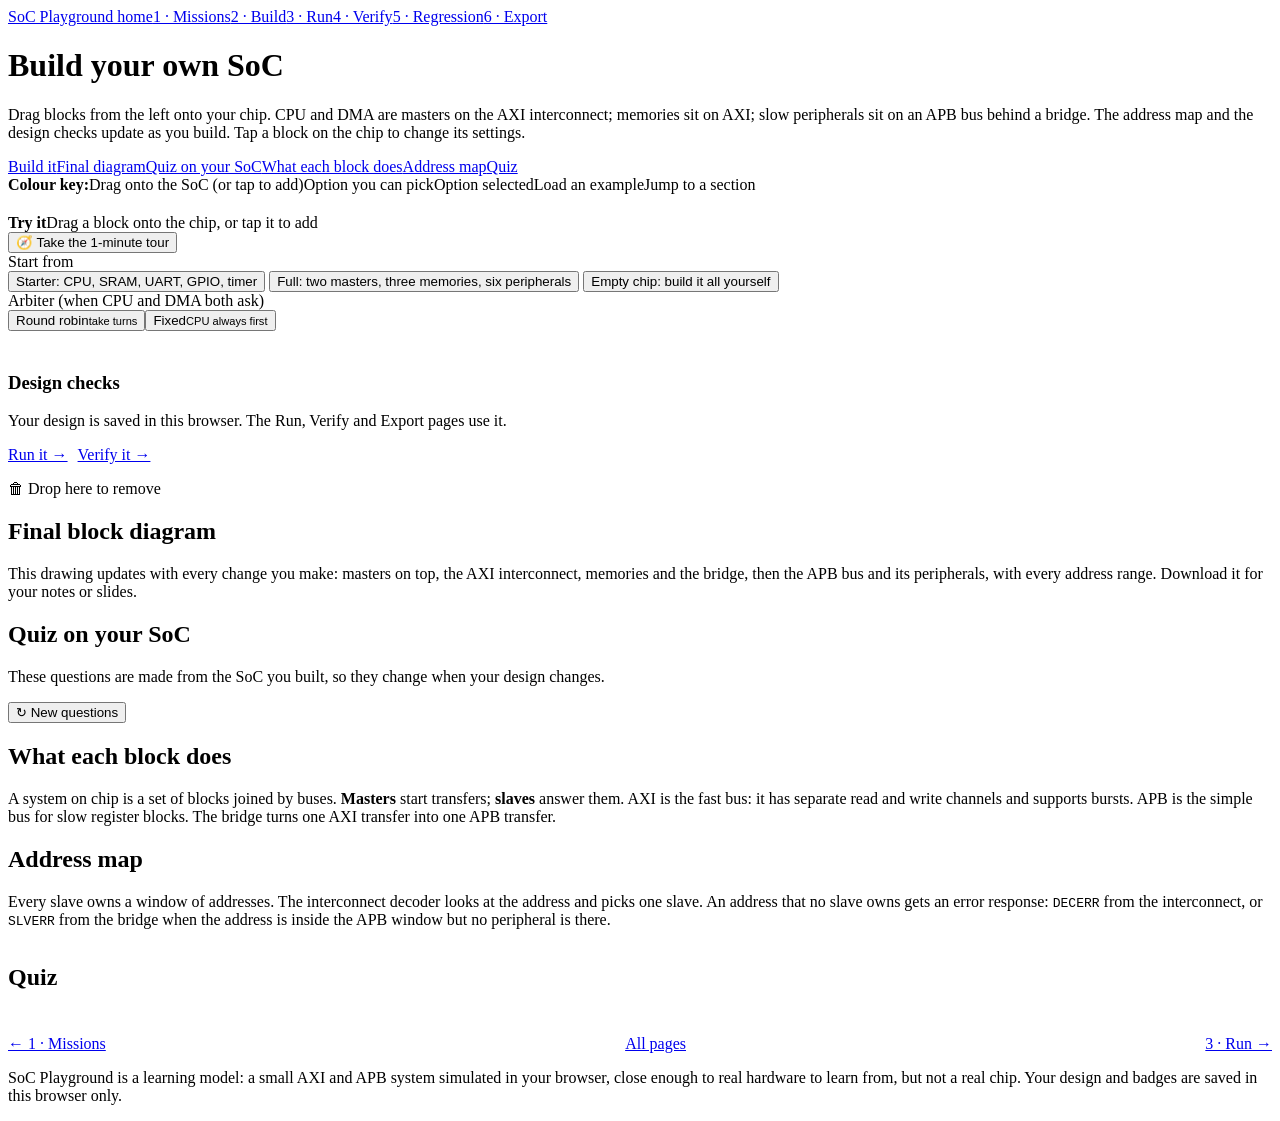
==== build.html @ fb42d635 "Add files via upload" ====
<!DOCTYPE html>
<html lang="en">
<head>
<meta charset="utf-8">
<meta name="viewport" content="width=device-width, initial-scale=1">
<meta name="description" content="Drag and drop CPU, DMA, memories, an AXI to APB bridge and peripherals to build your own system on chip, with live checks and a final block diagram.">
<title>Build Your SoC</title>
<link rel="icon" href="data:image/svg+xml,%3Csvg xmlns=%27http://www.w3.org/2000/svg%27 viewBox=%270 0 32 32%27%3E%3Crect width=%2732%27 height=%2732%27 rx=%277%27 fill=%27%23060a14%27/%3E%3Crect x=%279%27 y=%279%27 width=%2714%27 height=%2714%27 rx=%272%27 fill=%27none%27 stroke=%27%2322d3ee%27 stroke-width=%272.5%27/%3E%3Cpath d=%27M13 5v4M19 5v4M13 23v4M19 23v4M5 13h4M5 19h4M23 13h4M23 19h4%27 stroke=%27%2322d3ee%27 stroke-width=%272%27/%3E%3C/svg%3E">
<link rel="preconnect" href="https://fonts.googleapis.com">
<link rel="preconnect" href="https://fonts.gstatic.com" crossorigin>
<link href="https://fonts.googleapis.com/css2?family=Inter:wght@400;500;600;700;800&amp;family=JetBrains+Mono:wght@400;600;800&amp;display=swap" rel="stylesheet">
<link rel="stylesheet" href="assets/series.css">
<style>
.pgroup{display:grid;gap:6px}
#msg{min-height:22px;margin:0;font-size:14px;color:#fde68a}
</style>
</head>
<body>
<nav class="series" aria-label="SoC Playground pages"><a class="home" href="index.html">SoC Playground home</a><a href="missions.html">1 · Missions</a><a href="build.html" aria-current="page">2 · Build</a><a href="run.html">3 · Run</a><a href="verify.html">4 · Verify</a><a href="regress.html">5 · Regression</a><a href="export.html">6 · Export</a></nav>
<header class="band" style="padding-bottom:12px"><div class="wrap">
<h1>Build your own SoC</h1>
<p class="lede">Drag blocks from the left onto your chip. CPU and DMA are masters on the AXI interconnect; memories sit on AXI; slow peripherals sit on an APB bus behind a bridge. The address map and the design checks update as you build. Tap a block on the chip to change its settings.</p>
<nav class="toc" aria-label="On this page"><a href="#lab">Build it</a><a href="#final">Final diagram</a><a href="#myquiz">Quiz on your SoC</a><a href="#blocks">What each block does</a><a href="#map">Address map</a><a href="#quiz">Quiz</a></nav>
<div class="key"><b>Colour key:</b><span><i class="k5"></i>Drag onto the SoC (or tap to add)</span><span><i class="k2"></i>Option you can pick</span><span><i class="k2s"></i>Option selected</span><span><i class="k3"></i>Load an example</span><span><i class="k4"></i>Jump to a section</span></div>
</div></header>
<main>
<section class="band" id="lab" style="padding-top:8px"><div class="wrap">
<div class="demo">
 <aside class="ctrl" aria-label="Block palette">
  <div class="tryhd"><b>Try it</b><span>Drag a block onto the chip, or tap it to add</span></div>
  <button type="button" id="tourb">🧭 Take the 1-minute tour</button>
  <div><span class="lab">Start from</span><div class="stack" id="presets">
   <button type="button" class="ex" data-p="starter">Starter: CPU, SRAM, UART, GPIO, timer</button>
   <button type="button" class="ex" data-p="full">Full: two masters, three memories, six peripherals</button>
   <button type="button" class="ex" data-p="empty">Empty chip: build it all yourself</button>
  </div></div>
  <div class="pal" id="pal"></div>
  <div><span class="lab">Arbiter (when CPU and DMA both ask)</span><div class="seg" id="arb"><button type="button" class="opt" data-v="rr">Round robin<small>take turns</small></button><button type="button" class="opt" data-v="fixed">Fixed<small>CPU always first</small></button></div></div>
 </aside>
 <div class="out">
  <p id="msg" role="status" aria-live="polite"></p>
  <div id="soc"></div>
  <div class="two">
   <div class="card props" id="props" aria-live="polite"></div>
   <div><h3>Design checks</h3><div class="chk" id="chk"></div><p class="hint" style="margin-top:10px">Your design is saved in this browser. The Run, Verify and Export pages use it.</p>
    <p style="display:flex;gap:10px;flex-wrap:wrap"><a href="run.html">Run it →</a><a href="verify.html">Verify it →</a></p></div>
  </div>
 </div>
</div>
<div class="trash" data-zone="trash" id="trash">🗑 Drop here to remove</div>
</div></section>

<section class="band alt" id="final"><div class="wrap">
<h2>Final block diagram</h2>
<p>This drawing updates with every change you make: masters on top, the AXI interconnect, memories and the bridge, then the APB bus and its peripherals, with every address range. Download it for your notes or slides.</p>
<div id="fd"></div>
</div></section>

<section class="band" id="myquiz"><div class="wrap">
<h2>Quiz on your SoC</h2>
<p>These questions are made from the SoC you built, so they change when your design changes.</p>
<button type="button" class="ex" id="nq">↻ New questions</button>
<div class="quiz" id="dq" style="margin-top:14px"></div>
</div></section>

<section class="band alt" id="blocks"><div class="wrap">
<h2>What each block does</h2>
<p>A system on chip is a set of blocks joined by buses. <b>Masters</b> start transfers; <b>slaves</b> answer them. AXI is the fast bus: it has separate read and write channels and supports bursts. APB is the simple bus for slow register blocks. The bridge turns one AXI transfer into one APB transfer.</p>
<div class="cards" id="cat"></div>
</div></section>

<section class="band" id="map"><div class="wrap">
<h2>Address map</h2>
<p>Every slave owns a window of addresses. The interconnect decoder looks at the address and picks one slave. An address that no slave owns gets an error response: <code>DECERR</code> from the interconnect, or <code>SLVERR</code> from the bridge when the address is inside the APB window but no peripheral is there.</p>
<div class="scroll"><table id="mt"></table></div>
</div></section>

<section class="band alt" id="quiz"><div class="wrap">
<h2>Quiz</h2>
<div class="quiz" id="qz"></div>
</div></section>

</main>
<footer class="band" style="padding-top:8px"><div class="wrap">
<p style="display:flex;justify-content:space-between;gap:12px;flex-wrap:wrap;max-width:none"><a href="missions.html">← 1 · Missions</a><a href="index.html">All pages</a><a href="run.html">3 · Run →</a></p>
<p>SoC Playground is a learning model: a small AXI and APB system simulated in your browser, close enough to real hardware to learn from, but not a real chip. Your design and badges are saved in this browser only.</p>
</div></footer>
<script src="assets/common.js"></script>
<script src="assets/engine.js"></script>
<script src="assets/extra.js"></script>
<script src="assets/ui.js"></script>
<script>
{
const L = LAB, U = SOCUI, T = L.TYPES, $ = id => document.getElementById(id);
let d = L.load(), sel = null;
const msg = (m, bad) => { $('msg').textContent = m; $('msg').style.color = bad ? '#fca5a5' : '#fde68a'; };
const groups = [['master', 'Masters'], ['mem', 'Memories'], ['bridge', 'Bridge'], ['per', 'Peripherals']];
function palette() {
  $('pal').innerHTML = groups.map(([k, n]) => `<div class="pgroup"><h3>${n}</h3><div class="pgrid">${Object.entries(T).filter(([, t]) => t.k === k).map(([id, t]) => {
    const why = L.canAdd(d, id), c = d.blocks.filter(b => b.t === id).length;
    return `<div class="pi" role="button" tabindex="0" data-t="${id}" style="--c:${t.c}" aria-disabled="${!!why}" title="${U.esc(why || t.d)}" aria-label="Add ${t.n}${why ? ' (' + why + ')' : ''}"><span class="cnt">${c}/${t.max}</span>${t.n}<small>${t.d.split('.')[0]}</small></div>`;
  }).join('')}</div></div>`).join('');
  for (const el of $('pal').querySelectorAll('.pi')) U.make(el, {data: el.dataset.t,
    accept: (z, t) => z.dataset.zone === U.zoneKind(t),
    drop: (z, t) => addBlock(t),
    reject: (z, t) => msg(z.dataset.zone === 'trash' ? '' : `${T[t].n} does not go there. It belongs in “${{master: 'Masters', mem: 'AXI slaves', per: 'APB peripherals'}[U.zoneKind(t)]}”.`, true),
    click: t => addBlock(t)});
}
function addBlock(t) {
  const why = L.canAdd(d, t); if (why) { msg(why, true); return; }
  const b = L.add(d, t); sel = b.id; msg(`Added ${b.name}${b.base != null && b.t !== 'bridge' ? ' at ' + L.HA(b.base) : ''}.`); render();
}
function render() {
  L.save(d);
  const c = L.checks(d), err = new Set(c.filter(x => x.lvl === 'err' && x.id).map(x => x.id));
  U.diagram($('soc'), d, {edit: true, sel, err});
  for (const el of $('soc').querySelectorAll('.pb[data-id]')) U.make(el, {data: el.dataset.id, placed: true,
    accept: z => z.dataset.zone === 'trash', drop: (z, id) => { const b = d.blocks.find(x => x.id === id); L.remove(d, id); if (sel === id) sel = null; msg(`Removed ${b.name}.`); render(); },
    click: id => { sel = id; render(); }});
  $('chk').innerHTML = c.length ? c.map(x => `<div class="${x.lvl}">${x.lvl === 'err' ? '✕' : '!'} ${U.esc(x.msg)}</div>`).join('') : '<div class="good">✓ No problems. Every block is reachable and no windows overlap.</div>';
  for (const b of $('arb').children) b.setAttribute('aria-pressed', b.dataset.v === d.arb);
  palette(); props(); mapTable(); U.finalDiagram($('fd'), d);
  const has = t => d.blocks.some(b => b.t === t);
  if (!c.some(x => x.lvl === 'err') && has('cpu') && has('bridge') && d.blocks.some(b => T[b.t].k === 'mem') && d.blocks.some(b => T[b.t].k === 'per')) L.progress.mark('build-ok');
}
const parseHex = s => { const v = parseInt(String(s).replace(/_/g, '').replace(/^0x/i, ''), 16); return Number.isFinite(v) && v >= 0 && v <= 0xFFFFFFFF ? v >>> 0 : null; };
function props() {
  const b = d.blocks.find(x => x.id === sel);
  if (!b) { $('props').innerHTML = '<h3>Block settings</h3><p class="hint">Tap a block on the chip to see and change its settings. Drag a block from the chip to the bin at the bottom of the screen to remove it.</p>'; return; }
  const t = T[b.t]; let h = `<h3 style="color:${t.c}">${U.esc(b.name)}</h3><p class="hint" style="margin:0">${t.d}</p>`;
  h += `<div class="row2"><div><label class="lab" for="pn">Name</label><input type="text" id="pn" value="${U.esc(b.name)}" maxlength="20" style="text-align:left"></div>`;
  if (b.base != null) h += `<div><label class="lab" for="pa">Base address${b.t === 'bridge' ? ' <small>fixed</small>' : ''}</label><input type="text" id="pa" value="${L.HA(b.base)}" ${b.t === 'bridge' ? 'disabled' : ''}></div>`;
  h += '</div>';
  for (const [k, vals] of Object.entries(t.p || {})) h += `<div><span class="lab">${{size: 'Size', wait: 'Wait states per transfer', lat: 'Read latency (cycles)'}[k]}</span><div class="seg" data-k="${k}">${vals.map(v => `<button type="button" class="opt" data-v="${v}" aria-pressed="${b.p[k] === v}">${k === 'size' ? L.KB(v) : v}</button>`).join('')}</div></div>`;
  if (t.k === 'mem' || t.k === 'per') h += `<div><span class="lab">Power</span><div class="seg" id="pw"><button type="button" class="opt" data-v="on" aria-pressed="${!b.p.off}">On</button><button type="button" class="opt" data-v="off" aria-pressed="${!!b.p.off}">Clock-gated (off)<small>accesses get SLVERR</small></button></div></div>`;
  const regs = L.regsOf(b);
  if (b.t === 'custom') {
    h += `<div><span class="lab">Registers <small>offset · name · access · reset</small></span><div class="scroll"><table class="regt"><tbody>${regs.map((r, i) => `<tr data-i="${i}"><td><input type="text" data-f="o" value="0x${r.o.toString(16).toUpperCase().padStart(3, '0')}" aria-label="Offset" style="width:70px"></td><td><input type="text" data-f="n" value="${U.esc(r.n)}" aria-label="Name" maxlength="10" style="width:80px"></td><td><select data-f="a" aria-label="Access">${['RW', 'RO', 'WO', 'W1C'].map(a => `<option${a === r.a ? ' selected' : ''}>${a}</option>`).join('')}</select></td><td><input type="text" data-f="r" value="${L.H(r.r)}" aria-label="Reset value" style="width:110px"></td><td><button type="button" class="del" data-del="${i}" aria-label="Delete register ${U.esc(r.n)}" style="min-height:36px;padding:0 10px">✕</button></td></tr>`).join('')}</tbody></table></div>
      <button type="button" id="addr" style="margin-top:8px">+ Add a register</button></div>`;
  } else if (regs.length) h += `<div class="scroll"><table><thead><tr><th scope="col">Offset</th><th scope="col">Register</th><th scope="col">Access</th><th scope="col">Reset</th><th scope="col">What it does</th></tr></thead><tbody>${regs.map(r => `<tr><td class="mono">+0x${r.o.toString(16).toUpperCase().padStart(3, '0')}</td><td class="mono">${r.n}</td><td>${r.a}</td><td class="mono">${L.H(r.r, r.m > 0xFFFF ? 8 : 4)}</td><td>${r.d}</td></tr>`).join('')}</tbody></table></div>`;
  h += `<button type="button" class="del" id="rm">✕ Remove ${U.esc(b.name)}</button>`;
  $('props').innerHTML = h;
  $('pn').onchange = e => { b.name = e.target.value.trim() || t.n; render(); };
  if ($('pa')) $('pa').onchange = e => { const v = parseHex(e.target.value); if (v == null) { msg('Type a hex address such as 0x4000_3000.', true); e.target.value = L.HA(b.base); return; } b.base = v; msg(`${b.name} moved to ${L.HA(v)}.`); render(); };
  for (const s of $('props').querySelectorAll('.seg[data-k]')) s.onclick = e => { const o = e.target.closest('.opt'); if (!o) return; b.p[s.dataset.k] = +o.dataset.v; render(); };
  if ($('pw')) $('pw').onclick = e => { const o = e.target.closest('.opt'); if (!o) return; b.p.off = o.dataset.v === 'off'; msg(b.p.off ? `${b.name} is now clock-gated: it saves power, but any access returns SLVERR.` : `${b.name} is powered on.`); render(); };
  $('rm').onclick = () => { L.remove(d, b.id); msg(`Removed ${b.name}.`); sel = null; render(); };
  if (b.t === 'custom') {
    for (const inp of $('props').querySelectorAll('.regt [data-f]')) inp.onchange = e => {
      const r = b.regs[+e.target.closest('tr').dataset.i], f = e.target.dataset.f, v = e.target.value;
      if (f === 'n') r.n = (v.trim().toUpperCase().replace(/[^A-Z0-9_]/g, '') || 'REG').slice(0, 10);
      else if (f === 'a') r.a = v;
      else { const x = parseHex(v); if (x == null || (f === 'o' && (x % 4 || x > 0xFFC))) { msg(f === 'o' ? 'Offsets are multiples of 4 from 0x000 to 0xFFC.' : 'Type a hex value.', true); render(); return; } r[f] = x; }
      render();
    };
    for (const x of $('props').querySelectorAll('[data-del]')) x.onclick = () => { b.regs.splice(+x.dataset.del, 1); render(); };
    $('addr').onclick = () => { const used = new Set(b.regs.map(r => r.o)); let o = 0; while (used.has(o)) o += 4; if (o > 0xFFC || b.regs.length >= 16) { msg('At most 16 registers.', true); return; } b.regs.push({o, n: 'REG' + b.regs.length, a: 'RW', r: 0, m: 0xFFFFFFFF, d: 'your register'}); render(); };
  }
}
function mapTable() {
  const w = L.windows(d).sort((a, b) => a.base - b.base);
  $('mt').innerHTML = `<thead><tr><th scope="col">Block</th><th scope="col">Bus</th><th scope="col">Start</th><th scope="col">End</th><th scope="col">Size</th><th scope="col">Contents</th></tr></thead><tbody>${w.map(x => `<tr><td style="color:${T[x.b.t].c};font-weight:700">${U.esc(x.b.name)}</td><td>${x.side === 'axi' ? 'AXI' : 'APB'}</td><td class="mono">${L.HA(x.base)}</td><td class="mono">${L.HA(x.end)}</td><td>${L.KB(x.end - x.base + 1)}</td><td>${T[x.b.t].k === 'mem' ? 'memory words' : x.b.t === 'bridge' ? 'all APB peripherals' : L.regsOf(x.b).map(r => r.n).join(', ')}</td></tr>`).join('') || '<tr><td colspan="6">No slaves yet.</td></tr>'}</tbody>`;
}
$('presets').onclick = e => { const b = e.target.closest('[data-p]'); if (!b) return; d = L.newDesign(b.dataset.p); sel = null; msg(`Loaded the ${b.dataset.p} design.`); render(); };
$('arb').onclick = e => { const b = e.target.closest('.opt'); if (!b) return; d.arb = b.dataset.v; render(); };
$('cat').innerHTML = Object.values(T).map(t => `<div class="card" style="border-color:color-mix(in srgb,${t.c} 40%,#1f2c47)"><h3 style="color:${t.c}">${t.n}</h3><p>${t.d}.</p><p class="hint">${{master: 'Master on AXI', mem: 'Slave on AXI', bridge: 'Slave on AXI, master on APB', per: 'Slave on APB'}[t.k]}${t.max > 1 ? ` · up to ${t.max}` : ''}</p></div>`).join('');
render();
/* questions generated from the design */
function designQuiz() {
  const pick = a => a[Math.floor(Math.random() * a.length)], shuf = a => a.map(x => [Math.random(), x]).sort((p, q) => p[0] - q[0]).map(x => x[1]);
  const pers = d.blocks.filter(b => T[b.t].k === 'per' && L.regsOf(b).length), mems = d.blocks.filter(b => T[b.t].k === 'mem'), Q = [];
  const mk = (q, right, wrong, exp) => { const o = shuf([right, ...wrong.filter((w, i, a) => w !== right && a.indexOf(w) === i).slice(0, 2)]); Q.push([q, o, o.indexOf(right), exp]); };
  if (pers.length) { const b = pick(pers), r = pick(L.regsOf(b)), a = b.base + r.o; mk(`What is the address of <code>${U.esc(b.name)}.${r.n}</code>?`, L.HA(a), [L.HA(a + 4), L.HA(b.base + 0x1000 + r.o), L.HA(r.o)], `Base ${L.HA(b.base)} plus offset 0x${r.o.toString(16).toUpperCase()} gives ${L.HA(a)}.`); }
  if (mems.length) { const m = pick(mems), last = m.base + m.p.size - 4; mk(`What is the address of the last 32-bit word of <code>${U.esc(m.name)}</code>?`, L.HA(last), [L.HA(m.base + m.p.size), L.HA(last - 0x1000), L.HA(m.base + m.p.size - 1)], `${L.KB(m.p.size)} from ${L.HA(m.base)} ends at ${L.HA(m.base + m.p.size - 1)}; the last word starts 4 bytes before the end.`); }
  const free = [0x60000000, 0x80000000, 0xF0000000].find(a => !L.windows(d).some(w => w.side === 'axi' && a >= w.base && a <= w.end));
  if (free != null) mk(`The CPU reads <code>${L.HA(free)}</code>. What response comes back?`, 'DECERR', ['OKAY', 'SLVERR'], 'No window owns that address, so the default slave answers DECERR.');
  if (pers.length) { const b = pick(pers); mk(`How many APB wait states does <code>${U.esc(b.name)}</code> add?`, String(L.waitOf(b)), ['0', '1', '2', '3'].filter(x => x !== String(L.waitOf(b))), `${b.name} holds PREADY low for ${L.waitOf(b)} access cycle${L.waitOf(b) === 1 ? '' : 's'}.`); }
  if (d.blocks.some(b => b.t === 'bridge')) { const hole = [...Array(16).keys()].map(i => L.BRIDGE_BASE + i * 0x1000).reverse().find(a => !d.blocks.some(b => b.base === a && b.t !== 'bridge')); if (hole != null) mk(`The CPU writes <code>${L.HA(hole)}</code>, inside the bridge window but in an empty slot. What happens?`, 'SLVERR from the bridge', ['DECERR from the interconnect', 'OKAY, the write is ignored'], 'The interconnect sends it to the bridge, but no peripheral is selected there, so the bridge answers SLVERR.'); }
  const all = d.blocks.filter(b => b.base != null && b.t !== 'bridge' && b.t !== 'dma');
  if (all.length >= 2) { const b = pick(all), a = b.base + 8; mk(`Which block answers address <code>${L.HA(a)}</code>?`, b.name, all.filter(x => x !== b).map(x => x.name), `${L.HA(a)} is inside ${b.name}'s window, which starts at ${L.HA(b.base)}.`); }
  $('dq').innerHTML = ''; if (Q.length) UI.quiz($('dq'), Q.slice(0, 4)); else $('dq').innerHTML = '<p class="hint">Add some blocks first.</p>';
}
$('nq').onclick = designQuiz; designQuiz();
const TOUR = [['#presets', 'Start from a preset', 'Pick Starter, Full or an empty chip. You can always change it later.'], ['#pal', 'Your parts box', 'Drag a block onto the chip, or just tap it. Grey blocks have reached their limit.'], ['#soc', 'Your chip', 'Blocks snap into the right row: masters, AXI slaves, APB peripherals. Tap a block to change it; drag it to the bin to remove it.'], ['#props', 'Block settings', 'Change the name, base address, size, wait states or power. Custom blocks let you design registers.'], ['#chk', 'Design checks', 'Red means the SoC cannot work yet, such as overlapping addresses or a missing bridge.'], ['#fd', 'Final diagram', 'Your SoC as a real block diagram with wires and addresses. Download it as PNG or SVG.']];
$('tourb').onclick = () => U.tour(TOUR, 'socpg-tour-build');
if (location.hash === '#tour' || !U.seen('socpg-tour-build')) setTimeout(() => U.tour(TOUR, 'socpg-tour-build'), 400);
UI.quiz($('qz'), [
 ['Your design has a UART and a GPIO but no bridge. What happens?', ['They work at slower speed', 'The CPU cannot reach them: they sit on APB, and only the bridge connects AXI to APB', 'The interconnect turns them into AXI slaves'], 1, 'Peripherals live on the APB bus. Without the AXI→APB bridge there is no path from the CPU to them.'],
 ['Two blocks overlap in the address map. Why is that a design error?', ['The decoder cannot know which slave should answer', 'It wastes memory', 'It is fine if both are memories'], 0, 'Each address must select exactly one slave. With an overlap, two slaves could answer the same transfer.'],
 ['The CPU reads address 0x9000_0000 and nothing is mapped there. What comes back?', ['OKAY with data 0', 'SLVERR from the bridge', 'DECERR from the interconnect’s default slave'], 2, 'Addresses outside every window go to the default slave, which answers DECERR (decode error).'],
 ['Why is the DMA a master and not just a peripheral?', ['It starts its own transfers to copy memory, so it needs to drive the bus', 'Because it is faster', 'Masters do not need an address'], 0, 'The CPU sets the DMA up through its registers on APB, then the DMA moves data on AXI by itself, as a second master.']
]);
}
</script>

</body>
</html>
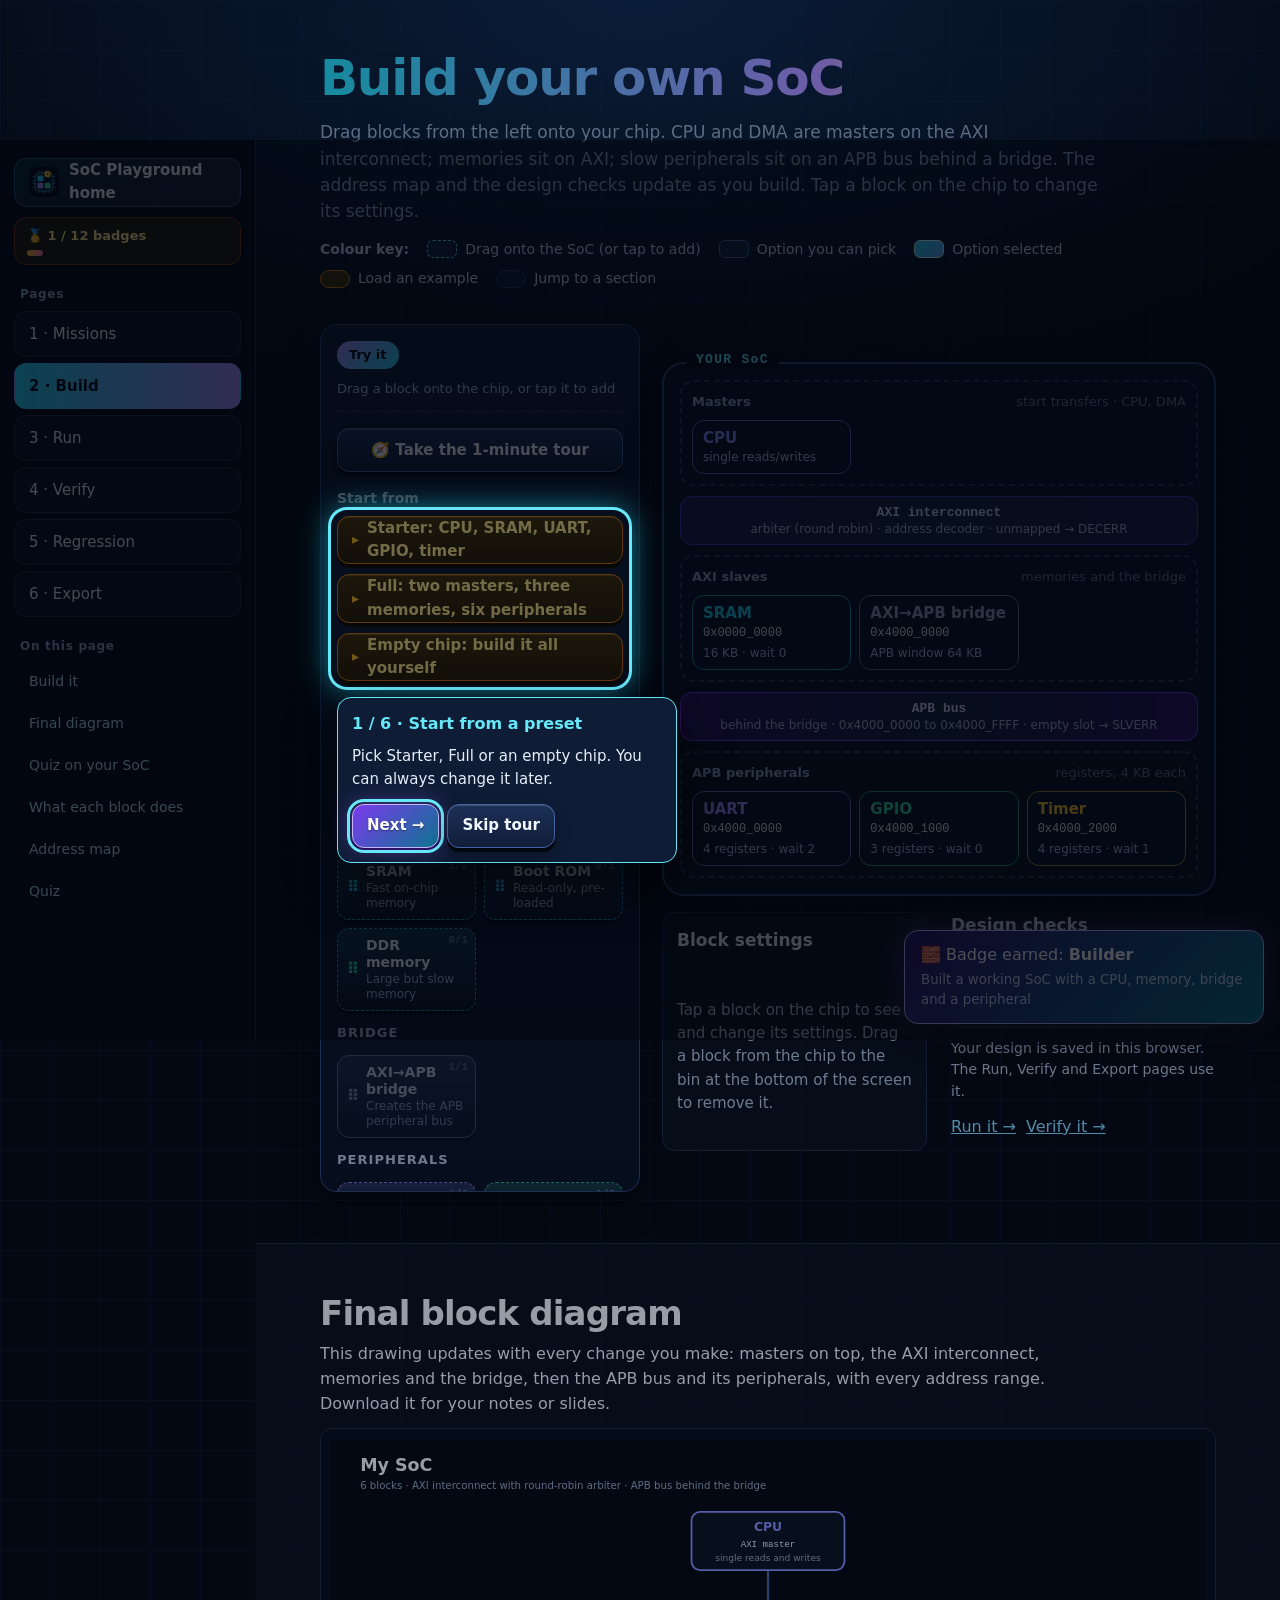
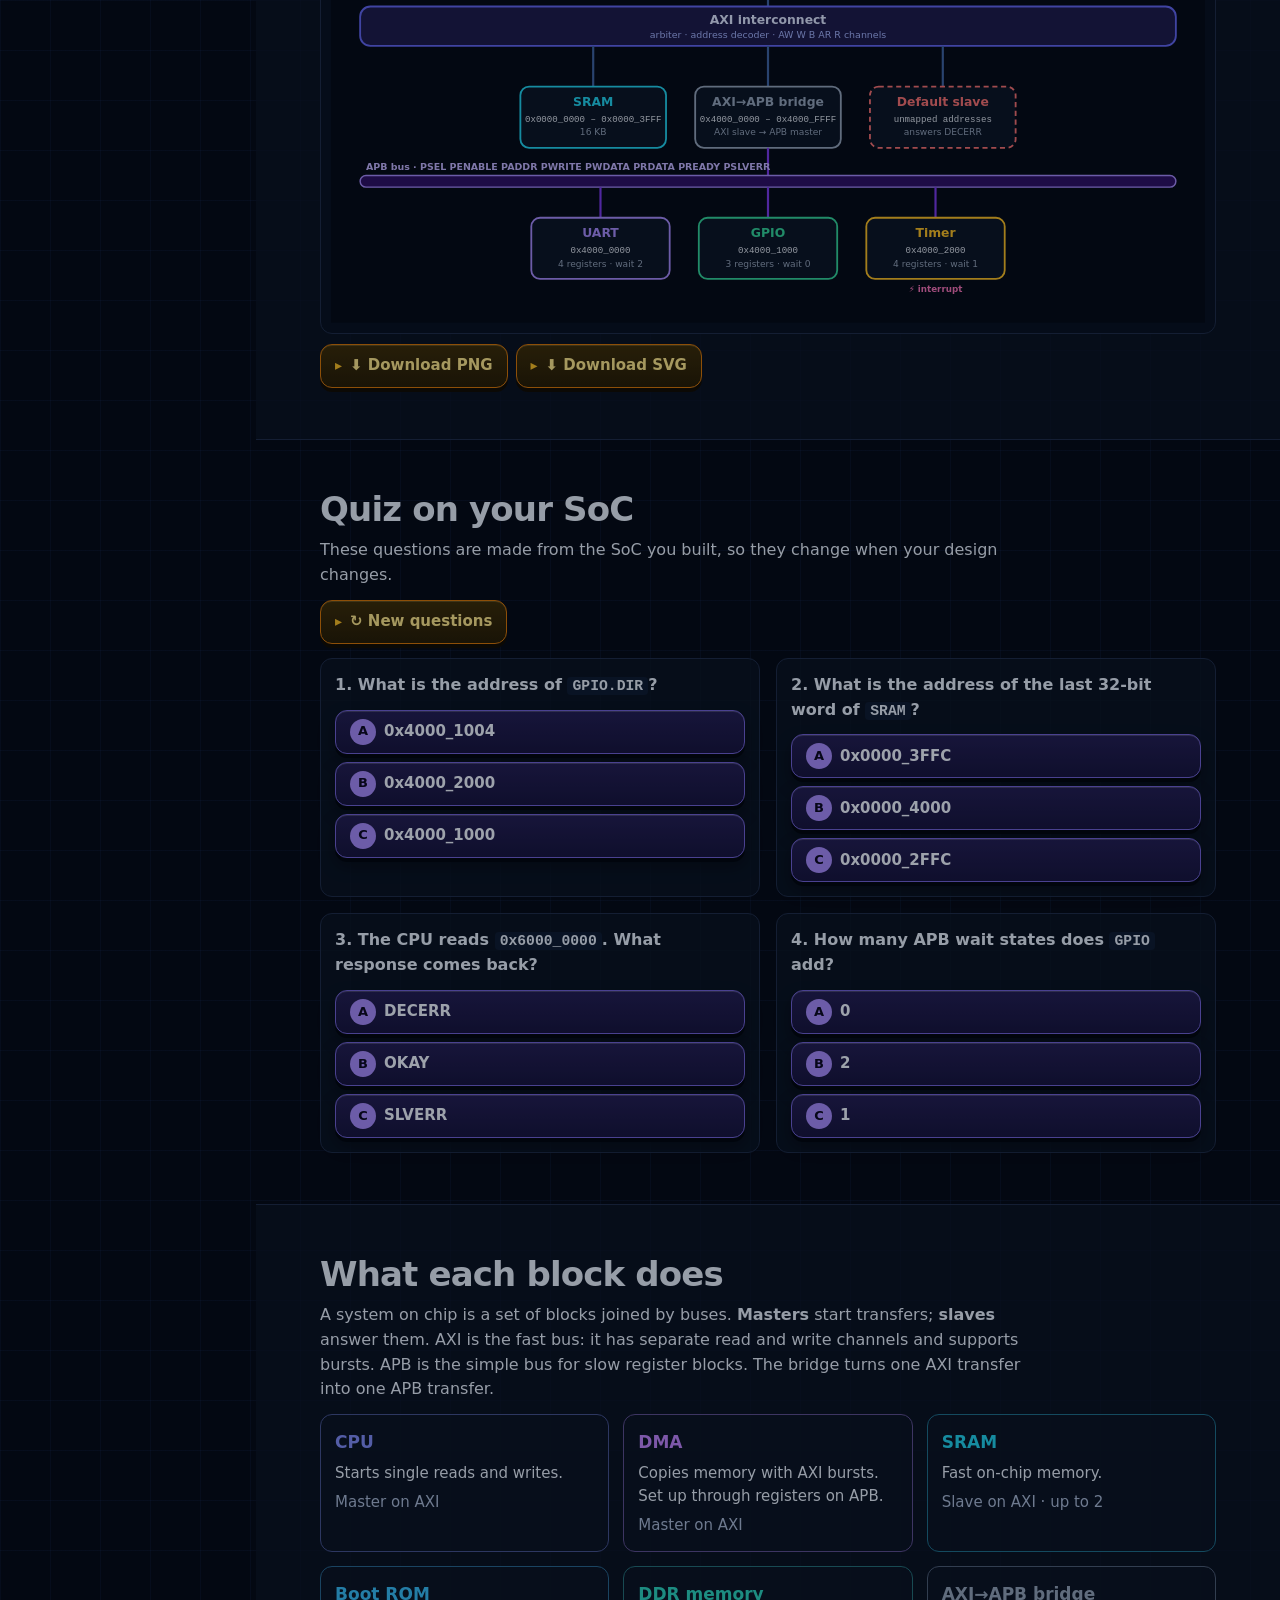
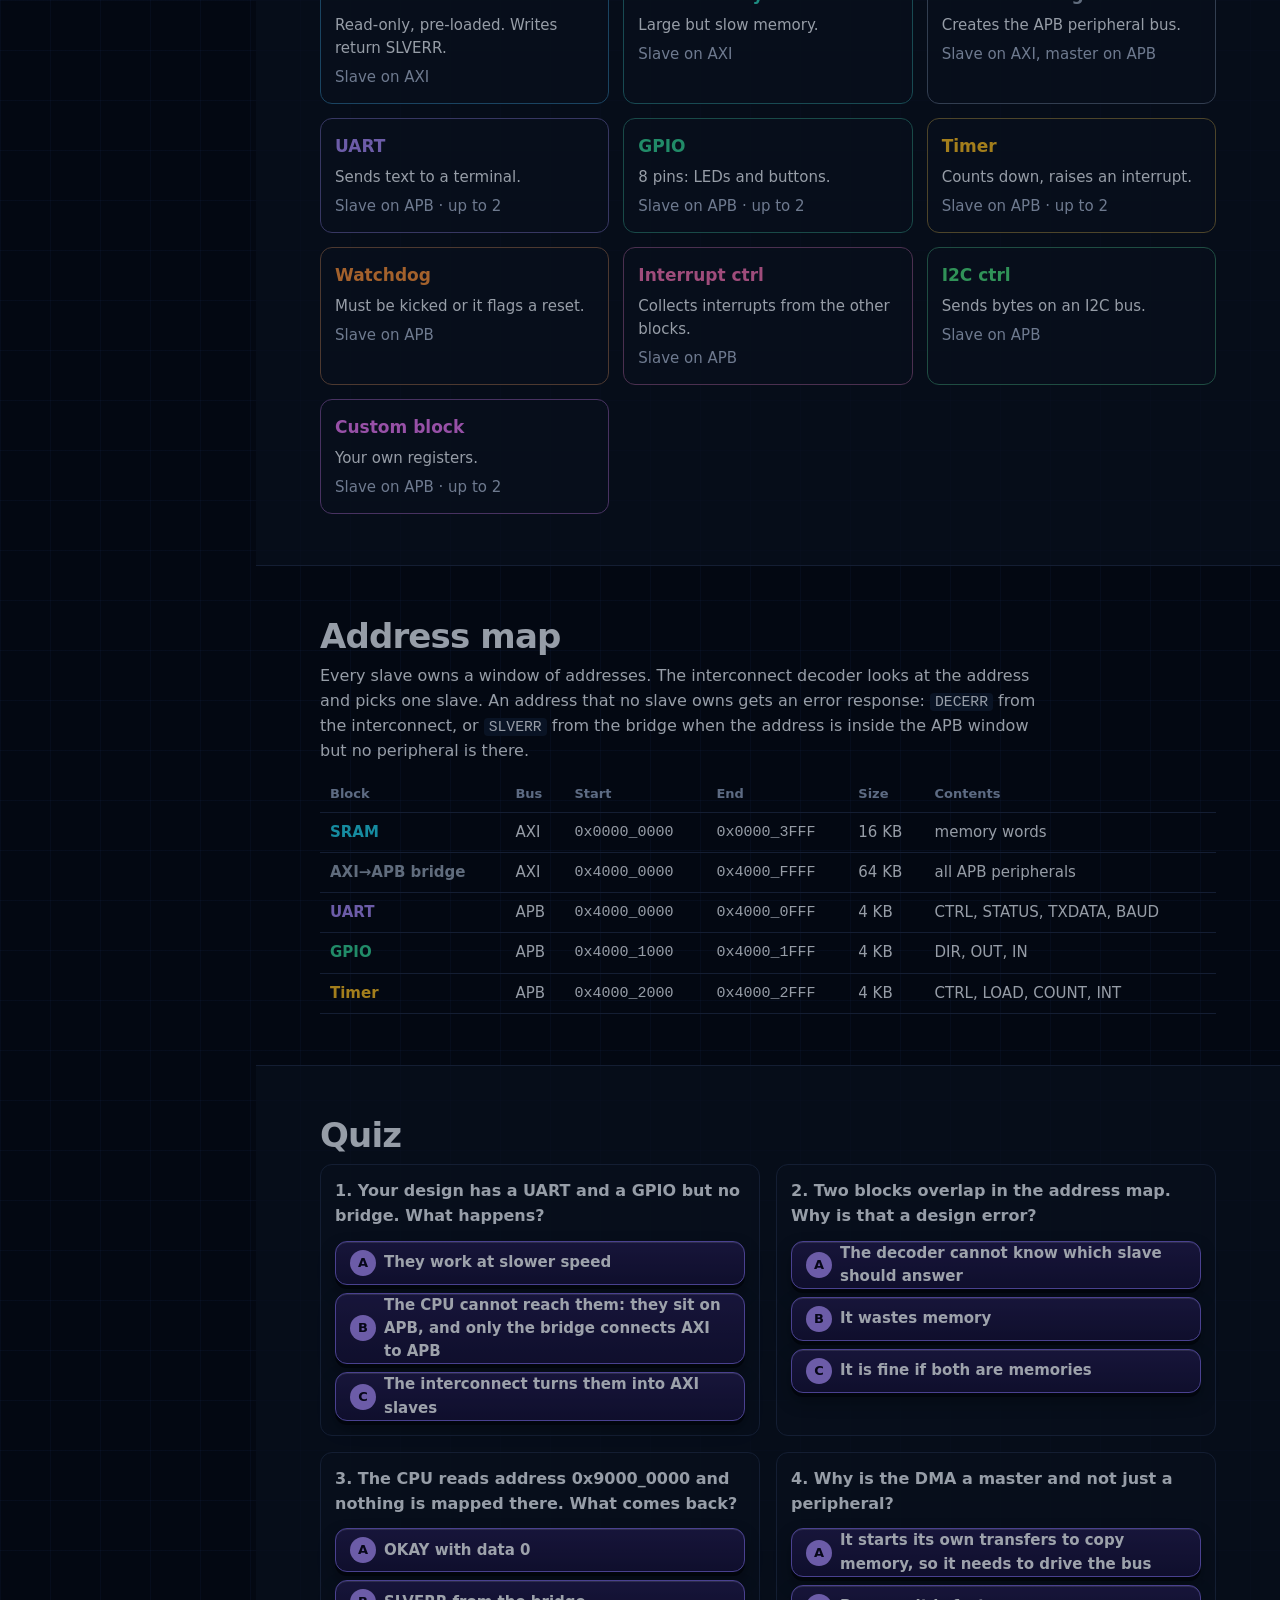
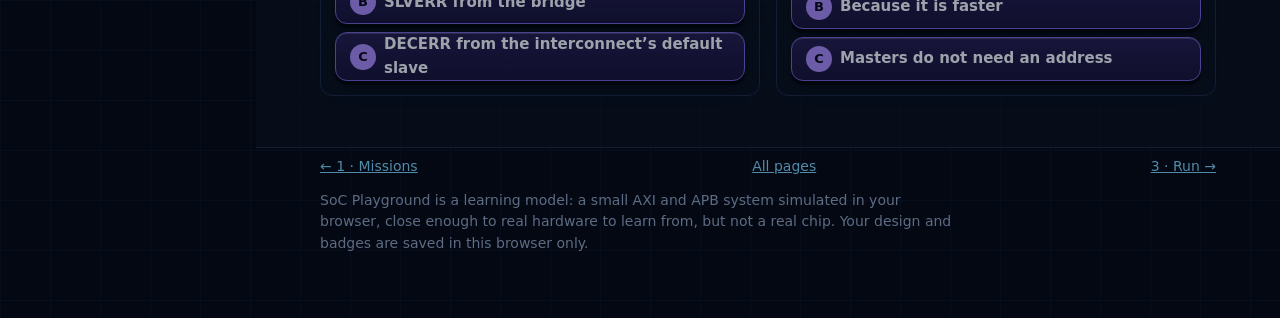
==== commit 45127f74: "Add files via upload" ====
--- a/build.html
+++ b/build.html
@@ -5,18 +5,18 @@
 <meta name="viewport" content="width=device-width, initial-scale=1">
 <meta name="description" content="Drag and drop CPU, DMA, memories, an AXI to APB bridge and peripherals to build your own system on chip, with live checks and a final block diagram.">
 <title>Build Your SoC</title>
-<link rel="icon" href="data:image/svg+xml,%3Csvg xmlns=%27http://www.w3.org/2000/svg%27 viewBox=%270 0 32 32%27%3E%3Crect width=%2732%27 height=%2732%27 rx=%277%27 fill=%27%23060a14%27/%3E%3Crect x=%279%27 y=%279%27 width=%2714%27 height=%2714%27 rx=%272%27 fill=%27none%27 stroke=%27%2322d3ee%27 stroke-width=%272.5%27/%3E%3Cpath d=%27M13 5v4M19 5v4M13 23v4M19 23v4M5 13h4M5 19h4M23 13h4M23 19h4%27 stroke=%27%2322d3ee%27 stroke-width=%272%27/%3E%3C/svg%3E">
+<link rel="icon" type="image/svg+xml" href="soc-playground-icon.svg">
 <link rel="preconnect" href="https://fonts.googleapis.com">
 <link rel="preconnect" href="https://fonts.gstatic.com" crossorigin>
 <link href="https://fonts.googleapis.com/css2?family=Inter:wght@400;500;600;700;800&amp;family=JetBrains+Mono:wght@400;600;800&amp;display=swap" rel="stylesheet">
-<link rel="stylesheet" href="assets/series.css">
+<link rel="stylesheet" href="series.css?v=20261123c">
 <style>
 .pgroup{display:grid;gap:6px}
 #msg{min-height:22px;margin:0;font-size:14px;color:#fde68a}
 </style>
 </head>
 <body>
-<nav class="series" aria-label="SoC Playground pages"><a class="home" href="index.html">SoC Playground home</a><a href="missions.html">1 · Missions</a><a href="build.html" aria-current="page">2 · Build</a><a href="run.html">3 · Run</a><a href="verify.html">4 · Verify</a><a href="regress.html">5 · Regression</a><a href="export.html">6 · Export</a></nav>
+<nav class="series" aria-label="SoC Playground pages"><a class="home" href="index.html"><img src="soc-playground-icon.svg" alt="" width="30" height="30"><span>SoC Playground home</span></a><a href="missions.html">1 · Missions</a><a href="build.html" aria-current="page">2 · Build</a><a href="run.html">3 · Run</a><a href="verify.html">4 · Verify</a><a href="regress.html">5 · Regression</a><a href="export.html">6 · Export</a></nav>
 <header class="band" style="padding-bottom:12px"><div class="wrap">
 <h1>Build your own SoC</h1>
 <p class="lede">Drag blocks from the left onto your chip. CPU and DMA are masters on the AXI interconnect; memories sit on AXI; slow peripherals sit on an APB bus behind a bridge. The address map and the design checks update as you build. Tap a block on the chip to change its settings.</p>
@@ -85,10 +85,10 @@
 <p style="display:flex;justify-content:space-between;gap:12px;flex-wrap:wrap;max-width:none"><a href="missions.html">← 1 · Missions</a><a href="index.html">All pages</a><a href="run.html">3 · Run →</a></p>
 <p>SoC Playground is a learning model: a small AXI and APB system simulated in your browser, close enough to real hardware to learn from, but not a real chip. Your design and badges are saved in this browser only.</p>
 </div></footer>
-<script src="assets/common.js"></script>
-<script src="assets/engine.js"></script>
-<script src="assets/extra.js"></script>
-<script src="assets/ui.js"></script>
+<script src="common.js?v=20261123c"></script>
+<script src="engine.js?v=20261123c"></script>
+<script src="extra.js?v=20261123c"></script>
+<script src="ui.js?v=20261123c"></script>
 <script>
 {
 const L = LAB, U = SOCUI, T = L.TYPES, $ = id => document.getElementById(id);
--- a/series.css
+++ b/series.css
@@ -0,0 +1,320 @@
+/* SoC Playground: shared dark theme, sidebar, control panels and controls */
+:root{color-scheme:dark;--bg:#060a14;--ink:#e7eef9;--mut:#8fa2c2;--rule:#1f2c47;--u:#22d3ee;--uink:#060a14;--tint:#0f1b30;--panel:#0c1424;--red:#f87171;--redt:#3a1418;--back:#34d399;--backt:#0e2a22;--vi:#a78bfa;--am:#fbbf24}
+*{box-sizing:border-box;min-width:0}
+html{scroll-padding-top:16px}
+body{margin:0;color:var(--ink);font:16px/1.55 Inter,system-ui,-apple-system,"Segoe UI",Roboto,sans-serif;overflow-x:clip;background-color:#060a14;background-image:radial-gradient(ellipse 90% 520px at 50% 0,rgba(18,48,90,.85),transparent 75%),linear-gradient(rgba(59,130,246,.07) 1px,transparent 1px),linear-gradient(90deg,rgba(59,130,246,.07) 1px,transparent 1px);background-size:auto,50px 50px,50px 50px}
+.band{padding:clamp(28px,4vw,56px) max(5vw,16px)}
+.wrap{max-width:1240px;margin:0 auto}
+.alt{background:rgba(12,20,36,.72);border-block:1px solid var(--rule)}
+h1,h2{font-weight:800;letter-spacing:-.025em;line-height:1.08;text-wrap:balance;margin:0}
+h1{font-size:clamp(34px,4.6vw,50px);background:linear-gradient(90deg,#22d3ee,#a78bfa 55%,#fbbf24);-webkit-background-clip:text;background-clip:text;color:transparent;padding-bottom:4px}
+h2{font-size:clamp(26px,3vw,34px);margin-bottom:10px}
+h3{font-size:17px;margin:0 0 6px}
+p{margin:0 0 12px;max-width:72ch}
+.lede{color:var(--mut);font-size:17px;margin-top:10px}
+.mono,code,pre{font-family:"JetBrains Mono",ui-monospace,Menlo,monospace}
+code{font-size:.92em;background:var(--tint);padding:1px 5px;border-radius:4px}
+.spec{font-size:13px;color:var(--mut);margin:-4px 0 12px}
+.hint{font-size:14px;color:#a9b8d4}
+.lab{font-size:14px;font-weight:600;display:block;margin-bottom:6px}
+.lab small,label small{font-weight:500;color:var(--mut);font-family:"JetBrains Mono",monospace;font-size:13px;margin-left:4px}
+a{color:#7dd3fc}
+/* series navigation */
+.series{display:flex;align-items:center;gap:4px;overflow-x:auto;padding:8px max(5vw,16px);border-bottom:1px solid var(--rule);background:rgba(6,10,20,.92);font-size:14px;white-space:nowrap}
+.series a{flex:none;color:var(--ink);text-decoration:none;padding:0 12px;border-radius:8px;min-height:40px;display:inline-flex;align-items:center;border:1px solid #1f2c47}
+.series a:hover{border-color:#22d3ee;background:var(--tint)}
+.series a[aria-current=page]{background:linear-gradient(90deg,#22d3ee,#a78bfa);color:#060a14;font-weight:700;border-color:transparent}
+.series .home{font-weight:700;margin-right:6px}
+.series .sh,.series .sec{display:none}
+nav.toc{display:flex;flex-wrap:wrap;gap:8px 10px;margin-top:16px}
+nav.toc a{border:1.5px solid #2a3b5e;border-radius:999px;padding:6px 14px;background:rgba(19,33,58,.7);color:#bae6fd;font-weight:600;font-size:14px;text-decoration:none}
+nav.toc a:hover{border-color:#22d3ee;background:#17305a;color:#fff}
+@media(min-width:1000px){
+ body{padding-left:256px}
+ .series{position:fixed;z-index:20;left:0;top:0;bottom:0;width:256px;flex-direction:column;align-items:stretch;gap:6px;overflow-y:auto;padding:18px 14px 24px;border-bottom:0;border-right:1px solid #1f2c47;white-space:normal;background:rgba(6,10,20,.97)}
+ .series a{min-height:46px;padding:0 14px;border-radius:12px;font-size:15px;background:#0c1424}
+ .series .home{justify-content:center;margin:0 0 4px;background:linear-gradient(135deg,rgba(34,211,238,.14),rgba(167,139,250,.14));border-color:#34507f}
+ .series .sh{display:block;font-size:12px;font-weight:700;color:#8fa2c2;letter-spacing:.06em;margin:14px 6px 2px}
+ .series a.sec{display:flex;min-height:36px;font-size:14px;font-weight:500;background:none;border-color:transparent;color:#bae6fd}
+ .series a.sec:hover{background:#0f1b30;border-color:#1f2c47}
+ nav.toc{display:none}
+}
+/* colour key */
+.key{display:flex;flex-wrap:wrap;gap:8px 18px;margin-top:14px;font-size:14px;color:#c7d2e6;align-items:center}
+.key span{display:inline-flex;align-items:center;gap:8px}
+.key i{display:inline-block;width:30px;height:18px;border-radius:6px;border:1.5px solid}
+.key .k1{background:linear-gradient(135deg,#7c3aed,#0e7490);border-color:#c4b5fd}
+.key .k2{background:#13213a;border-color:#4064a3}
+.key .k2s{background:linear-gradient(135deg,#22d3ee,#60a5fa);border-color:#cffafe}
+.key .k3{background:#3d2c06;border-color:#d97706;border-radius:9px}
+.key .k4{background:rgba(19,33,58,.7);border-color:#2a3b5e;border-radius:9px}
+/* demo layout: controls left, result right */
+.demo{display:grid;gap:22px;align-items:start;margin-top:14px}
+@media(min-width:1000px){.demo{grid-template-columns:320px minmax(0,1fr)}.demo>.ctrl{position:sticky;top:16px;max-height:calc(100vh - 32px);overflow-y:auto}}
+.ctrl{background:linear-gradient(180deg,#0f1c36,#0a1326);border:1.5px solid #2c4475;border-radius:16px;padding:16px;display:grid;gap:16px;box-shadow:0 12px 32px rgba(0,0,0,.4)}
+.tryhd{display:flex;align-items:center;gap:10px;flex-wrap:wrap;padding-bottom:12px;border-bottom:1px dashed #2c4475}
+.tryhd b{background:linear-gradient(135deg,#a78bfa,#22d3ee);color:#060a14;border-radius:999px;padding:4px 12px;font-size:13px;font-weight:800}
+.tryhd span{font-size:13px;color:#a9b8d4}
+.stack{display:grid;gap:10px}
+.stack button{width:100%}
+.seg{display:grid;grid-template-columns:repeat(auto-fit,minmax(86px,1fr));gap:8px}
+.chips{display:flex;flex-wrap:wrap;gap:8px}
+.step{display:grid;grid-template-columns:48px minmax(0,1fr) 48px;gap:6px}
+.out{display:grid;gap:16px}
+/* controls */
+button{font:inherit;font-size:15px;min-height:44px;padding:0 14px;display:inline-flex;align-items:center;justify-content:center;gap:8px;border-radius:12px;font-weight:700;background:linear-gradient(180deg,#1c3057,#111d38);border:1.5px solid #4064a3;color:#f1f6ff;cursor:pointer;box-shadow:0 4px 0 #03060d,0 8px 16px rgba(0,0,0,.35),inset 0 1px 0 rgba(255,255,255,.16);transition:transform .12s,box-shadow .12s,border-color .12s,background .12s}
+button:hover{border-color:#22d3ee;background:linear-gradient(180deg,#22457a,#16305a);box-shadow:0 4px 0 #03060d,0 0 0 3px rgba(34,211,238,.28),0 10px 24px rgba(34,211,238,.2);transform:translateY(-2px)}
+button:active{transform:translateY(3px);box-shadow:0 1px 0 #03060d}
+button:focus-visible,input:focus-visible,select:focus-visible{outline:3px solid #67e8f9;outline-offset:2px}
+.opt{position:relative;padding-left:38px;justify-content:flex-start;text-align:left}
+.opt::before{content:"";position:absolute;left:13px;top:50%;width:16px;height:16px;margin-top:-8px;border-radius:50%;border:2.5px solid #67e8f9;box-sizing:border-box;box-shadow:0 0 8px rgba(103,232,249,.45)}
+.opt[aria-pressed=true],.opt[aria-pressed=true]:hover{background:linear-gradient(135deg,#22d3ee,#60a5fa);color:#04101f;border-color:#cffafe;box-shadow:0 4px 0 #0e7490,0 0 24px rgba(34,211,238,.5)}
+.opt[aria-pressed=true]::before{border-color:#04101f;background:radial-gradient(circle,#04101f 0 38%,transparent 42%);box-shadow:none}
+.opt small{display:block;font-weight:600;font-size:13px;opacity:.85}
+.opt.big{flex-direction:column;align-items:flex-start;min-height:60px;padding-top:8px;padding-bottom:8px;gap:2px}
+.act{background:linear-gradient(135deg,#7c3aed,#0e7490);color:#fff;border-color:#c4b5fd;font-weight:800;text-shadow:0 1px 2px rgba(0,0,0,.4);box-shadow:0 4px 0 #2e1065,0 0 22px rgba(139,92,246,.5);animation:pulse 2.4s ease-in-out 3}
+.act:hover{background:linear-gradient(135deg,#8b5cf6,#0891b2);border-color:#fff}
+@keyframes pulse{50%{box-shadow:0 4px 0 #2e1065,0 0 0 8px rgba(139,92,246,.2),0 0 30px rgba(34,211,238,.55)}}
+.ex{background:linear-gradient(180deg,#3d2c06,#271c03);border-color:#d97706;color:#fde68a;box-shadow:0 4px 0 #120c01,inset 0 1px 0 rgba(253,230,138,.18);justify-content:flex-start;text-align:left}
+.ex::before{content:"▸";color:#fbbf24;font-size:14px}
+.ex:hover{border-color:#fbbf24;background:linear-gradient(180deg,#4a3608,#2f2204);box-shadow:0 4px 0 #120c01,0 0 0 3px rgba(251,191,36,.28)}
+.stp{font-size:26px;color:#67e8f9;padding:0}
+input[type=text],input[type=number],select{font:16px "JetBrains Mono",monospace;width:100%;min-height:44px;padding:0 10px;border:1.5px solid #34507f;border-radius:10px;background:#0c1424;color:var(--ink);text-align:center}
+input[type=text]:focus,input[type=number]:focus{border-color:#22d3ee;outline:none;box-shadow:0 0 0 3px rgba(34,211,238,.2)}
+input[type=range]{width:100%;accent-color:#22d3ee;height:32px}
+/* results */
+.verdict{border-radius:12px;padding:12px 14px;background:var(--tint);border:1px solid #1f2c47}
+.verdict.bad{background:var(--redt);border-color:#7f1d1d}
+.verdict.bad strong{color:var(--red)}
+.verdict.good strong{color:var(--back)}
+.stats{display:grid;grid-template-columns:repeat(auto-fit,minmax(7.5em,1fr));gap:10px}
+.stat{border-top:2px solid #2a3b5e;padding-top:6px}
+.stat span{display:block;font-size:13px;color:var(--mut)}
+.stat strong{font:600 18px "JetBrains Mono",monospace;white-space:nowrap}
+.scroll{overflow-x:auto}
+table{border-collapse:collapse;width:100%;font-size:15px}
+th,td{text-align:left;padding:8px 10px;border-bottom:1px solid var(--rule);vertical-align:top}
+th{font-size:13px;color:var(--mut);font-weight:600}
+td.n,th.n{text-align:right;font-variant-numeric:tabular-nums}
+td .mono{white-space:nowrap}
+.cards{display:grid;grid-template-columns:repeat(auto-fit,minmax(min(100%,250px),1fr));gap:14px}
+.card{border:1px solid var(--rule);border-radius:12px;padding:14px;background:rgba(12,20,36,.8)}
+.card p{font-size:15px;margin:6px 0 0}
+.rules{display:grid;grid-template-columns:repeat(auto-fit,minmax(min(100%,300px),1fr));gap:16px;counter-reset:r}
+.rules>div{border:1px solid var(--rule);border-radius:12px;padding:14px;background:rgba(12,20,36,.8)}
+.rules h3::before{counter-increment:r;content:counter(r) ". ";color:var(--u)}
+.rules p{font-size:15px;margin:0}
+.rules .spec{margin:8px 0 0}
+pre{background:#0a1120;border:1px solid var(--rule);border-radius:8px;padding:14px;font-size:13.5px;line-height:1.5;margin:0;overflow-x:auto}
+.code{position:relative;margin-bottom:16px}
+.code button{position:absolute;top:8px;right:8px;min-height:34px;font-size:13px}
+.two{display:grid;grid-template-columns:minmax(0,1fr) minmax(0,1fr);gap:24px}
+/* quiz */
+.quiz{display:grid;grid-template-columns:repeat(auto-fit,minmax(min(100%,340px),1fr));gap:16px}
+.q{border:1px solid var(--rule);border-radius:12px;padding:14px;background:rgba(12,20,36,.8)}
+.q p{font-weight:600}
+.opts{display:grid;gap:8px;counter-reset:o}
+.q button{justify-content:flex-start;text-align:left;background:linear-gradient(180deg,#241e52,#18143d);border-color:#7262d6}
+.q button::before{counter-increment:o;content:counter(o,upper-alpha);flex:none;width:26px;height:26px;border-radius:50%;display:grid;place-items:center;background:#a78bfa;color:#0b0820;font-size:13px;font-weight:800}
+.q button.right{background:linear-gradient(180deg,#0f3d2e,#0a2a20);border-color:#34d399}
+.q button.right::before{content:"✓";background:#34d399}
+.q button.wrong{background:linear-gradient(180deg,#4d161d,#330f16);border-color:#f87171}
+.q button.wrong::before{content:"✕";background:#f87171}
+.q .exp{font-size:14px;color:#a9b8d4;margin-top:8px}
+/* waveform */
+.wavebox{border:1px solid var(--rule);border-radius:12px;background:#08101f;padding:8px 6px;overflow-x:auto}
+.wavebox svg{display:block}
+.wlegend{display:flex;flex-wrap:wrap;gap:6px 16px;font-size:13px;color:#a9b8d4}
+.wlegend i{display:inline-block;width:22px;height:4px;border-radius:2px;vertical-align:middle;margin-right:6px}
+.frame{display:flex;flex-wrap:wrap;gap:3px;font:600 13px "JetBrains Mono",monospace}
+.frame span{padding:8px 10px;border-radius:6px;border:1.5px solid}
+.frame .c{background:rgba(34,211,238,.12);border-color:#22d3ee;color:#a5f3fc}
+.frame .t{background:rgba(52,211,153,.14);border-color:#34d399;color:#bbf7d0}
+.frame .x{background:rgba(248,113,113,.15);border-color:#f87171;color:#fecaca}
+.frame .s{background:#1e293b;border-color:#64748b;color:#e2e8f0}
+footer{color:var(--mut);font-size:14px}
+@media(max-width:820px){.two{grid-template-columns:minmax(0,1fr)}}
+@media(max-width:600px){table{font-size:13px}th,td{padding:6px 4px}}
+@media(prefers-reduced-motion:reduce){button{transition:none}button:hover{transform:none}.act{animation:none}}
+/* ---------- SoC Playground additions ---------- */
+select{font:15px Inter,system-ui,sans-serif;text-align:left;width:100%;min-height:44px;padding:0 10px;border:1.5px solid #34507f;border-radius:10px;background:#0c1424;color:var(--ink)}
+.soc{display:grid;gap:10px}
+.soc .cpu,.soc .dec{border:1.5px solid #4338ca;background:linear-gradient(180deg,#1e1b4b,#14123a);border-radius:12px;padding:10px 14px;justify-self:center;text-align:center;min-width:min(100%,320px);transition:box-shadow .2s}
+.soc .cpu b,.soc .dec{font-weight:800}
+.soc small{display:block;font-size:13px;color:#a9b8d4;font-weight:500}
+.soc .cpu code{display:inline-block;margin-top:6px;background:#0c1424;color:#fde68a}
+.soc .cpu.on{box-shadow:0 0 0 3px rgba(99,102,241,.4),0 0 24px rgba(99,102,241,.4)}
+.soc .dec{border-color:#2c4475;background:#0c1424;font-size:15px}
+.soc .dec.on{border-color:#22d3ee}
+.soc .busline{height:30px;border-radius:15px;background:#13213a;border:1.5px solid #2c4475;display:flex;align-items:center;justify-content:center;font:600 13px "JetBrains Mono",monospace;color:#a9b8d4;padding:0 10px;text-align:center;overflow:hidden;white-space:nowrap;text-overflow:ellipsis}
+.soc .busline.on{background:linear-gradient(90deg,#0e7490,#7c3aed);color:#fff;border-color:#a5f3fc}
+.soc .slaves{display:grid;grid-template-columns:repeat(auto-fit,minmax(118px,1fr));gap:8px}
+.blk{border:1.5px solid color-mix(in srgb,var(--c) 55%,#1f2c47);border-radius:12px;padding:8px 10px 10px;background:#0c1424;display:grid;gap:3px;transition:box-shadow .2s,transform .2s}
+.blk b{color:var(--c);font-size:15px}
+.blk small{font-size:13px;color:#a9b8d4;line-height:1.35}
+.blk code{font-size:12px;background:none;padding:0;color:#c7d2e6;overflow-wrap:anywhere}
+.blk .psel{font:700 12px "JetBrains Mono",monospace;color:#64748b}
+.blk.on{background:color-mix(in srgb,var(--c) 14%,#0c1424);box-shadow:0 0 0 2px var(--c),0 0 22px color-mix(in srgb,var(--c) 45%,transparent);transform:translateY(-2px)}
+.blk.on .psel{color:var(--c)}
+
+.log{max-height:420px;overflow:auto;border:1px solid var(--rule);border-radius:12px}
+.log table{font-size:14px}
+.log th{position:sticky;top:0;background:#0c1424;z-index:1}
+.log tr{cursor:pointer}
+.log tr:hover td{background:#0f1b30}
+.log tr.sel td{background:rgba(34,211,238,.12)}
+.log td.ok{color:#86efac;font-weight:700}
+.log td.bad{color:#fca5a5;font-weight:700}
+.cov{display:grid;gap:12px}
+.cov h3{font-size:14px;color:#a9b8d4;margin:0 0 6px}
+.bins{display:flex;flex-wrap:wrap;gap:6px}
+.bin{font-size:13px;border-radius:8px;padding:5px 9px;border:1.5px solid #2c4475;color:#8fa2c2;background:#0c1424}
+.bin.hit{border-color:#34d399;color:#d1fae5;background:rgba(52,211,153,.14)}
+.bin i{font-style:normal;font-family:"JetBrains Mono",monospace;margin-left:6px;color:#fde68a}
+.meter{height:12px;border-radius:6px;background:#13213a;overflow:hidden;border:1px solid #2c4475}
+.meter i{display:block;height:100%;background:linear-gradient(90deg,#22d3ee,#34d399)}
+.board{display:grid;grid-template-columns:minmax(0,1fr) minmax(0,1fr);gap:14px}
+.leds{display:flex;gap:8px;flex-wrap:wrap}
+.led{width:34px;text-align:center;font:600 12px "JetBrains Mono",monospace;color:#8fa2c2}
+.led span{display:block;width:26px;height:26px;margin:0 auto 4px;border-radius:50%;background:#1e293b;border:2px solid #334155}
+.led.out span{border-color:#64748b}
+.led.on span{background:radial-gradient(circle at 35% 35%,#fef08a,#f59e0b);border-color:#fbbf24;box-shadow:0 0 14px #f59e0b}
+.led.in span{background:#0f172a;border-style:dashed}
+.term{font:15px "JetBrains Mono",monospace;background:#020617;border:1px solid #1f2c47;border-radius:10px;padding:10px 12px;min-height:64px;color:#86efac;white-space:pre-wrap;overflow-wrap:anywhere}
+.term::after{content:"▌";animation:blink 1s steps(1) infinite;color:#86efac}
+@keyframes blink{50%{opacity:0}}
+.fsm{display:flex;align-items:center;justify-content:center;gap:8px;flex-wrap:wrap}
+.fsm div{border:2px solid #2c4475;border-radius:999px;padding:10px 18px;font:800 15px "JetBrains Mono",monospace;color:#8fa2c2;background:#0c1424;transition:all .2s}
+.fsm div.on{border-color:#fbbf24;color:#060a14;background:#fbbf24;box-shadow:0 0 18px rgba(251,191,36,.5)}
+.fsm span{color:#4064a3;font-size:20px}
+.tb{display:grid;grid-template-columns:repeat(4,minmax(0,1fr));gap:10px}
+.tb div{border:1.5px solid #2c4475;border-radius:12px;padding:10px 12px;background:#0c1424}
+.tb b{display:block;color:#67e8f9}
+.tb small{font-size:13px;color:#a9b8d4}
+.tb .dut{border-color:#4338ca;background:#14123a}
+.tb .dut b{color:#c7d2fe}
+@media(max-width:820px){.tb{grid-template-columns:repeat(2,minmax(0,1fr))}.board{grid-template-columns:minmax(0,1fr)}}
+.pill{display:inline-block;border-radius:999px;padding:2px 10px;font-size:13px;font-weight:700}
+.pill.ok{background:rgba(52,211,153,.16);color:#86efac}
+.pill.bad{background:rgba(248,113,113,.16);color:#fca5a5}
+@media(prefers-reduced-motion:reduce){.term::after{animation:none}.blk,.fsm div{transition:none}}
+/* ---------- SoC Playground: drag and drop ---------- */
+.key .k5{background:linear-gradient(135deg,#0f2a3a,#1a1840);border:1.5px dashed #67e8f9}
+.pal{display:grid;gap:12px}
+.pal h3{font-size:13px;letter-spacing:.08em;text-transform:uppercase;color:#a9b8d4;margin:0 0 6px}
+.pgrid{display:grid;grid-template-columns:repeat(2,minmax(0,1fr));gap:8px}
+.pi{--c:#22d3ee;position:relative;touch-action:none;user-select:none;-webkit-user-select:none;cursor:grab;border:1.5px dashed color-mix(in srgb,var(--c) 70%,#1f2c47);border-radius:12px;padding:8px 10px 8px 28px;background:linear-gradient(180deg,color-mix(in srgb,var(--c) 14%,#0f1c36),#0b1528);color:#f1f6ff;font-weight:700;font-size:14px;line-height:1.25;min-height:46px;display:flex;flex-direction:column;justify-content:center;box-shadow:0 3px 0 #03060d;transition:transform .12s,box-shadow .12s}
+.pi::before{content:"⠿";position:absolute;left:9px;top:50%;transform:translateY(-50%);color:var(--c);font-size:16px;letter-spacing:-2px}
+.pi small{font-weight:500;font-size:12px;color:#a9b8d4}
+.pi:hover{transform:translateY(-2px);box-shadow:0 3px 0 #03060d,0 0 0 3px color-mix(in srgb,var(--c) 30%,transparent)}
+.pi:focus-visible{outline:3px solid #67e8f9;outline-offset:2px}
+.pi[aria-disabled=true]{opacity:.42;cursor:not-allowed;border-style:solid}
+.pi .cnt{position:absolute;top:5px;right:7px;font:700 11px "JetBrains Mono",monospace;color:#64748b}
+.ghost{position:fixed;z-index:50;pointer-events:none;transform:translate(-50%,-60%) rotate(-3deg);opacity:.95;box-shadow:0 18px 40px rgba(0,0,0,.6),0 0 0 3px #67e8f9;width:170px}
+body.dragging,body.dragging *{cursor:grabbing!important}
+/* the SoC canvas */
+.chip2{position:relative;border:2px solid #2c4475;border-radius:22px;padding:16px;background:linear-gradient(180deg,#0a1222,#081020);display:grid;gap:10px;box-shadow:inset 0 0 0 6px #0b1424,0 14px 34px rgba(0,0,0,.45)}
+.chip2>.tag{position:absolute;top:-12px;left:22px;background:#060a14;padding:0 10px;font:800 13px "JetBrains Mono",monospace;color:#67e8f9;letter-spacing:.1em}
+.zone{border:2px dashed #23365c;border-radius:14px;padding:10px;min-height:92px;transition:border-color .15s,background .15s,box-shadow .15s}
+.zone>h4{margin:0 0 8px;font-size:13px;font-weight:700;color:#8fa2c2;display:flex;justify-content:space-between;gap:8px;flex-wrap:wrap}
+.zone>h4 span{font-weight:500;color:#64748b}
+.zone .slots{display:grid;grid-template-columns:repeat(auto-fill,minmax(150px,1fr));gap:8px}
+.zone .empty{font-size:14px;color:#64748b;padding:10px 4px;grid-column:1/-1}
+body.dragging .zone.ok{border-color:#34d399;background:rgba(52,211,153,.06)}
+body.dragging .zone.no{border-color:#3b1f2a;opacity:.55}
+body.dragging .zone.ok.over{background:rgba(52,211,153,.16);box-shadow:0 0 0 3px rgba(52,211,153,.35)}
+body.dragging .zone.no.over{border-color:#f87171;background:rgba(248,113,113,.12);opacity:1}
+.busbar{border-radius:12px;padding:8px 12px;text-align:center;font:700 13px "JetBrains Mono",monospace;color:#c7d2fe;background:linear-gradient(90deg,#1e1b4b,#13213a 50%,#1e1b4b);border:1.5px solid #4338ca;transition:box-shadow .2s,background .2s}
+.busbar small{display:block;font:500 12px Inter,system-ui,sans-serif;color:#a9b8d4;margin-top:2px}
+.busbar.apb{border-color:#7c3aed;color:#ddd6fe;background:linear-gradient(90deg,#2e1065,#13213a 50%,#2e1065)}
+.busbar.off{border-style:dashed;border-color:#334155;color:#64748b;background:#0c1424}
+.busbar.on{box-shadow:0 0 0 3px rgba(34,211,238,.35),0 0 22px rgba(34,211,238,.35);background:linear-gradient(90deg,#0e7490,#7c3aed)}
+.pb{--c:#22d3ee;position:relative;border:1.5px solid color-mix(in srgb,var(--c) 60%,#1f2c47);border-radius:12px;padding:8px 10px;background:#0c1424;display:grid;gap:2px;cursor:pointer;touch-action:none;user-select:none;-webkit-user-select:none;text-align:left;transition:box-shadow .2s,transform .2s,background .2s}
+.pb b{color:var(--c);font-size:15px;line-height:1.2}
+.pb small{font-size:12px;color:#a9b8d4;line-height:1.35}
+.pb code{font-size:12px;background:none;padding:0;color:#e2e8f0}
+.pb:hover{box-shadow:0 0 0 2px color-mix(in srgb,var(--c) 50%,transparent)}
+.pb:focus-visible{outline:3px solid #67e8f9;outline-offset:2px}
+.pb.sel{box-shadow:0 0 0 3px var(--c),0 0 20px color-mix(in srgb,var(--c) 40%,transparent);background:color-mix(in srgb,var(--c) 10%,#0c1424)}
+.pb.on{background:color-mix(in srgb,var(--c) 18%,#0c1424);box-shadow:0 0 0 2px var(--c),0 0 22px color-mix(in srgb,var(--c) 45%,transparent);transform:translateY(-2px)}
+.pb.err{border-color:#f87171}
+.pb.err::after{content:"!";position:absolute;top:6px;right:8px;width:18px;height:18px;border-radius:50%;background:#f87171;color:#060a14;font:800 12px/18px Inter,sans-serif;text-align:center}
+.pb.ghostreg{border-style:dashed;cursor:default;opacity:.8}
+.pb .bugdot{position:absolute;top:6px;right:8px;font-size:14px}
+.trash{position:fixed;left:50%;bottom:18px;transform:translateX(-50%);z-index:40;display:none;border:2px dashed #f87171;color:#fecaca;background:rgba(40,10,16,.95);border-radius:16px;padding:16px 26px;font-weight:800}
+body.dragging-placed .trash{display:block}
+.trash.over{background:#7f1d1d;color:#fff}
+.chk{display:grid;gap:8px}
+.chk div{border-radius:10px;padding:8px 12px;font-size:14px;border:1px solid}
+.chk .err{background:var(--redt);border-color:#7f1d1d;color:#fecaca}
+.chk .warn{background:rgba(251,191,36,.08);border-color:#78350f;color:#fde68a}
+.chk .good{background:rgba(52,211,153,.08);border-color:#065f46;color:#bbf7d0}
+.props{display:grid;gap:12px}
+.props .row2{display:grid;grid-template-columns:minmax(0,1fr) minmax(0,1fr);gap:10px}
+.regt input,.regt select{min-height:36px;font-size:14px;padding:0 6px}
+.regt td{padding:4px}
+.del{background:linear-gradient(180deg,#4d161d,#330f16);border-color:#f87171;color:#fecaca}
+.del:hover{border-color:#fecaca;background:linear-gradient(180deg,#6b1d27,#45131c)}
+/* testbench canvas */
+.tbzone{display:grid;grid-template-columns:repeat(auto-fill,minmax(150px,1fr));gap:8px;min-height:70px}
+.tbc{--c:#67e8f9}
+.tbwarn{font-size:14px;color:#fde68a;display:grid;gap:4px}
+.dutbox{border:1.5px solid #4338ca;background:#14123a;border-radius:12px;padding:8px 12px;font-size:14px;color:#c7d2fe}
+.dutbox b{color:#e0e7ff}
+.i2clog{font:14px "JetBrains Mono",monospace;background:#020617;border:1px solid #1f2c47;border-radius:10px;padding:8px 12px;min-height:44px;color:#bbf7d0;display:grid;gap:2px}
+.irqs{display:flex;flex-wrap:wrap;gap:8px}
+.irqs span{border:1.5px solid #334155;border-radius:999px;padding:4px 12px;font:600 13px "JetBrains Mono",monospace;color:#8fa2c2}
+.irqs span.on{border-color:#f472b6;color:#fff;background:rgba(244,114,182,.25);box-shadow:0 0 12px rgba(244,114,182,.5)}
+@media(max-width:600px){.zone .slots,.tbzone{grid-template-columns:repeat(2,minmax(0,1fr))}.pgrid{grid-template-columns:repeat(2,minmax(0,1fr))}.props .row2{grid-template-columns:minmax(0,1fr)}}
+@media(prefers-reduced-motion:reduce){.pi,.pb,.busbar{transition:none}}
+.fdsvg svg{width:100%;height:auto;min-width:760px}
+/* ---------- SoC Playground: polish ---------- */
+.series .prog{display:grid!important;gap:4px;padding:8px 12px!important;font-size:13px;font-weight:700;color:#fde68a!important;border-color:#78350f!important;background:rgba(61,44,6,.5)}
+.series .prog i{display:block;height:6px;border-radius:3px;background:linear-gradient(90deg,#fbbf24,#f472b6);max-width:100%}
+#toasts{position:fixed;right:16px;bottom:16px;z-index:60;display:grid;gap:10px;max-width:min(360px,calc(100vw - 32px))}
+.toast{background:linear-gradient(135deg,#2e1065,#0e7490);border:1.5px solid #c4b5fd;border-radius:14px;padding:12px 16px;color:#fff;box-shadow:0 16px 40px rgba(0,0,0,.55),0 0 30px rgba(167,139,250,.35);animation:tin .45s cubic-bezier(.2,1.4,.4,1)}
+.toast small{display:block;color:#e0e7ff;opacity:.9;margin-top:2px}
+.toast.out{opacity:0;transform:translateY(10px);transition:all .5s}
+@keyframes tin{from{opacity:0;transform:translateY(24px) scale(.9)}to{opacity:1;transform:none}}
+.tour{position:fixed;inset:0;z-index:70;background:rgba(2,6,16,.55)}
+.tourring{position:fixed;z-index:71;border-radius:16px;box-shadow:0 0 0 3px #67e8f9,0 0 0 9999px rgba(2,6,16,.35),0 0 30px #22d3ee;pointer-events:none;transition:all .3s}
+.tourtip{position:fixed;z-index:72;width:min(340px,calc(100vw - 24px));background:#0f1c36;border:1.5px solid #67e8f9;border-radius:14px;padding:14px;box-shadow:0 20px 50px rgba(0,0,0,.6)}
+.tourtip b{color:#67e8f9}.tourtip p{font-size:15px;margin:8px 0 12px}
+.sighelp{font-size:14px;color:#c7d2e6;min-height:22px;margin:6px 0 0}
+.hero{display:grid;grid-template-columns:auto 1fr;gap:18px;align-items:center;background:linear-gradient(135deg,rgba(124,58,237,.18),rgba(14,116,144,.18));border:1.5px solid #2c4475;border-radius:20px;padding:18px 20px}
+.ring{width:110px;height:110px}
+.badges{display:grid;grid-template-columns:repeat(auto-fill,minmax(150px,1fr));gap:12px}
+.badge{border:1.5px solid #2c4475;border-radius:16px;padding:14px 10px;text-align:center;background:#0c1424;filter:grayscale(1);opacity:.5;transition:all .3s}
+.badge .ic{font-size:34px;display:block;margin-bottom:4px}
+.badge b{display:block;font-size:14px}.badge small{font-size:12px;color:#a9b8d4;line-height:1.3;display:block;margin-top:4px}
+.badge.got{filter:none;opacity:1;border-color:#fbbf24;background:radial-gradient(circle at 50% 0,rgba(251,191,36,.22),#0c1424 70%);box-shadow:0 0 24px rgba(251,191,36,.25)}
+.missions{display:grid;grid-template-columns:repeat(auto-fill,minmax(min(100%,320px),1fr));gap:14px;counter-reset:m}
+.mission{border:1.5px solid #2c4475;border-radius:16px;padding:14px 16px;background:linear-gradient(180deg,#0f1c36,#0b1528);display:grid;gap:8px;position:relative}
+.mission h3{display:flex;gap:10px;align-items:center;margin:0}
+.mission h3::before{counter-increment:m;content:counter(m);flex:none;width:30px;height:30px;border-radius:50%;display:grid;place-items:center;background:#1e293b;border:2px solid #4064a3;font-size:14px;color:#cbd5e1}
+.mission.done{border-color:#34d399;background:linear-gradient(180deg,#0e2a22,#0b1528)}
+.mission.done h3::before{content:"✓";background:#34d399;border-color:#34d399;color:#04101f}
+.mission ol{margin:0;padding-left:20px;font-size:14px;color:#c7d2e6}
+.mission a.go{justify-self:start;text-decoration:none;font-weight:800;border-radius:10px;padding:8px 14px;background:linear-gradient(135deg,#7c3aed,#0e7490);color:#fff;border:1.5px solid #c4b5fd}
+.grid{border-collapse:separate;border-spacing:3px;font-size:13px}
+.grid th{font-size:12px;vertical-align:bottom}
+.grid th.rot{height:120px;white-space:nowrap}
+.grid th.rot span{display:inline-block;transform:rotate(-55deg);transform-origin:left bottom;width:24px;margin-left:16px}
+.grid td.c{width:34px;height:30px;text-align:center;border-radius:6px;font-weight:800;cursor:pointer;padding:0}
+.grid td.c.hit{background:#14532d;color:#bbf7d0}.grid td.c.miss{background:#1e293b;color:#475569}.grid td.c.esc{background:#7f1d1d;color:#fecaca}
+.grid td.c:hover{outline:2px solid #67e8f9}
+.seqt select,.seqt input{min-height:38px;font-size:14px;padding:0 6px}
+.seqt td{padding:4px;vertical-align:middle}
+.sva{font:14px "JetBrains Mono",monospace;background:#020617;border:1px solid #1f2c47;border-radius:10px;padding:10px 12px;color:#fde68a;white-space:pre-wrap}
+.arow{display:grid;grid-template-columns:minmax(0,1fr) minmax(0,1fr);gap:8px}
+.flow{display:grid;grid-template-columns:repeat(auto-fit,minmax(130px,1fr));gap:10px}
+.flow div{border:2px solid #2c4475;border-radius:14px;padding:10px;text-align:center;background:#0c1424;font-size:14px;transition:all .3s;opacity:.55}
+.flow div b{display:block;font-size:15px;color:#e7eef9}
+.flow div.on{opacity:1;border-color:#f472b6;background:rgba(244,114,182,.16);box-shadow:0 0 22px rgba(244,114,182,.4);transform:translateY(-3px)}
+.flow div.past{opacity:1;border-color:#4064a3}
+.chart svg{width:100%;height:auto;display:block}
+@media(max-width:600px){.hero{grid-template-columns:1fr}.arow{grid-template-columns:minmax(0,1fr)}}
+@media print{body{background:#fff!important;color:#000}.series,.ctrl,footer,header .key,nav.toc,button,.toast{display:none!important}.band{padding:8px 0}table,th,td{color:#000;border-color:#999}}
+.pb.off{opacity:.5;border-style:dashed;filter:grayscale(.7)}
+.grid th[scope=row]{min-width:260px;font-size:13px}
+.series .home{display:flex!important;align-items:center;gap:10px}.series .home img{flex:none;border-radius:7px}
